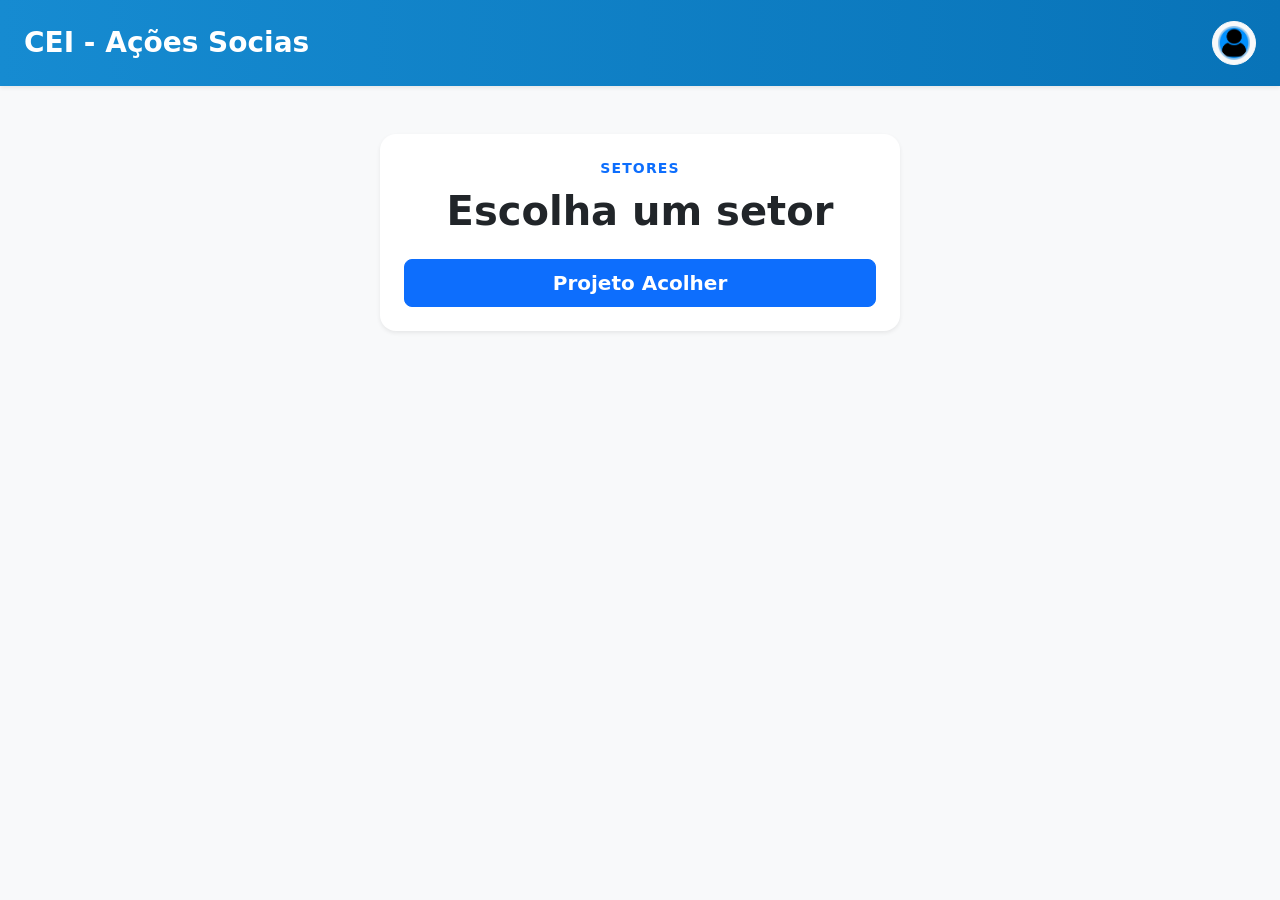
==== templates/index.html @ 3304d055 "Algo deu errado (tentativa de correção)" ====
<!DOCTYPE html>
<html lang="pt-br">
<head>
  <meta charset="UTF-8">
  <meta name="viewport" content="width=device-width, initial-scale=1.0">
  <link rel="icon" type="image/x-icon" href="/static/CEI_Logo.ico">
  <link href="https://cdn.jsdelivr.net/npm/bootstrap@5.3.3/dist/css/bootstrap.min.css" rel="stylesheet">
  <link rel="stylesheet" href="/static/style.css">
  <title>Página Inicial - CEI</title>
</head>
<body class="bg-light">
  <nav class="navbar navbar-dark app-navbar shadow-sm">
    <div class="container-fluid px-4">
      <a class="navbar-brand fw-bold fs-3" href="/">CEI - Ações Socias</a>
      <a href="/login/" class="btn btn-light rounded-circle p-1" aria-label="Login"><img
          src="/static/Imagens/Login_Icon_2.png" alt="Login" class="login-icon"></a>
    </div>
  </nav>
  <main class="container py-5">
    <section class="card border-0 shadow-sm rounded-4 text-center mx-auto p-4 home-card">
      <p class="text-primary text-uppercase fw-bold small mb-2 letter-space">Setores</p>
      <h1 class="fw-bold mb-4">Escolha um setor</h1>
      <a href="/estoque/" class="btn btn-primary btn-lg fw-bold">Projeto Acolher</a>
    </section>
  </main>
  <script src="https://cdn.jsdelivr.net/npm/bootstrap@5.3.3/dist/js/bootstrap.bundle.min.js"></script>
</body>
</html>
---- static/style.css ----
body {
  background: #eef4fb;
  color: #111827;
}

.app-navbar {
  background: linear-gradient(90deg, #168bd1, #0873b8);
  min-height: 86px;
}

.app-nav-pill {
  min-width: 150px;
  text-align: center;
  border-radius: 999px;
  color: #fff !important;
  font-weight: 700;
  border: 1px solid rgba(255,255,255,.25);
  background: rgba(255,255,255,.12);
}

.app-nav-pill:hover,
.app-nav-pill.active {
  background: #fff;
  color: #0873b8 !important;
}

.login-icon {
  width: 34px;
  height: 34px;
  object-fit: contain;
}

.app-page {
  max-width: 1180px;
}

.letter-space {
  letter-spacing: .08em;
}

.metric-card {
  border-left: 5px solid #1595e8 !important;
}

.metric-green {
  border-left-color: #16a34a !important;
}

.app-search {
  max-width: 340px;
}

.record-card {
  border-left: 5px solid #1595e8 !important;
}

.record-card .record-grid {
  display: grid;
  grid-template-columns: repeat(4, minmax(120px, 1fr));
  gap: 12px;
}

.status-pill {
  min-width: 105px;
}

.msg-sistema {
  position: fixed;
  top: 105px;
  right: 20px;
  z-index: 1080;
}

.login-bg {
  background: linear-gradient(135deg, #eef7ff, #f8fbff);
}

.login-card {
  width: 100%;
  max-width: 440px;
}

.login-logo {
  width: 78px;
  height: 78px;
  object-fit: contain;
}

.home-card {
  max-width: 520px;
}

@media (max-width: 768px) {
  .record-card .record-grid {
    grid-template-columns: 1fr 1fr;
  }

  .app-search {
    max-width: 100%;
  }
}

@media (max-width: 520px) {
  .record-card .record-grid {
    grid-template-columns: 1fr;
  }
}

body {
    min-height: 100vh;
}

.container-custom {
    max-width: 1200px;
    margin: auto;
    padding: 20px;
}

.card-registro {
    border-radius: 16px;
    padding: 14px;
    background: white;
    box-shadow: 0 4px 10px rgba(0,0,0,0.08);
    margin-bottom: 12px;
}

.badge-status {
    font-size: 14px;
    padding: 8px 12px;
}

.navbar-brand {
    font-weight: bold;
}

.record-card.doacao-card {
  border-left: 5px solid #0d6efd !important;
  overflow: hidden;
}

.doacao-card .card-body {
  min-height: auto;
}

.status-pill {
  min-width: 112px;
  display: inline-flex !important;
  align-items: center;
  justify-content: center;
  gap: 4px;
  padding: 0.55rem 0.85rem;
  font-weight: 700;
  letter-spacing: .01em;
}

.doacao-grid {
  grid-template-columns: repeat(4, minmax(130px, 1fr));
  gap: 1rem;
}

.doacao-card .btn {
  min-width: 92px;
}

.min-w-0 {
  min-width: 0;
}

@media (max-width: 768px) {
  .doacao-grid {
    grid-template-columns: repeat(2, minmax(130px, 1fr));
  }

  .status-pill,
  .doacao-card .btn {
    min-width: auto;
  }
}

@media (max-width: 480px) {
  .doacao-grid {
    grid-template-columns: 1fr;
  }
}
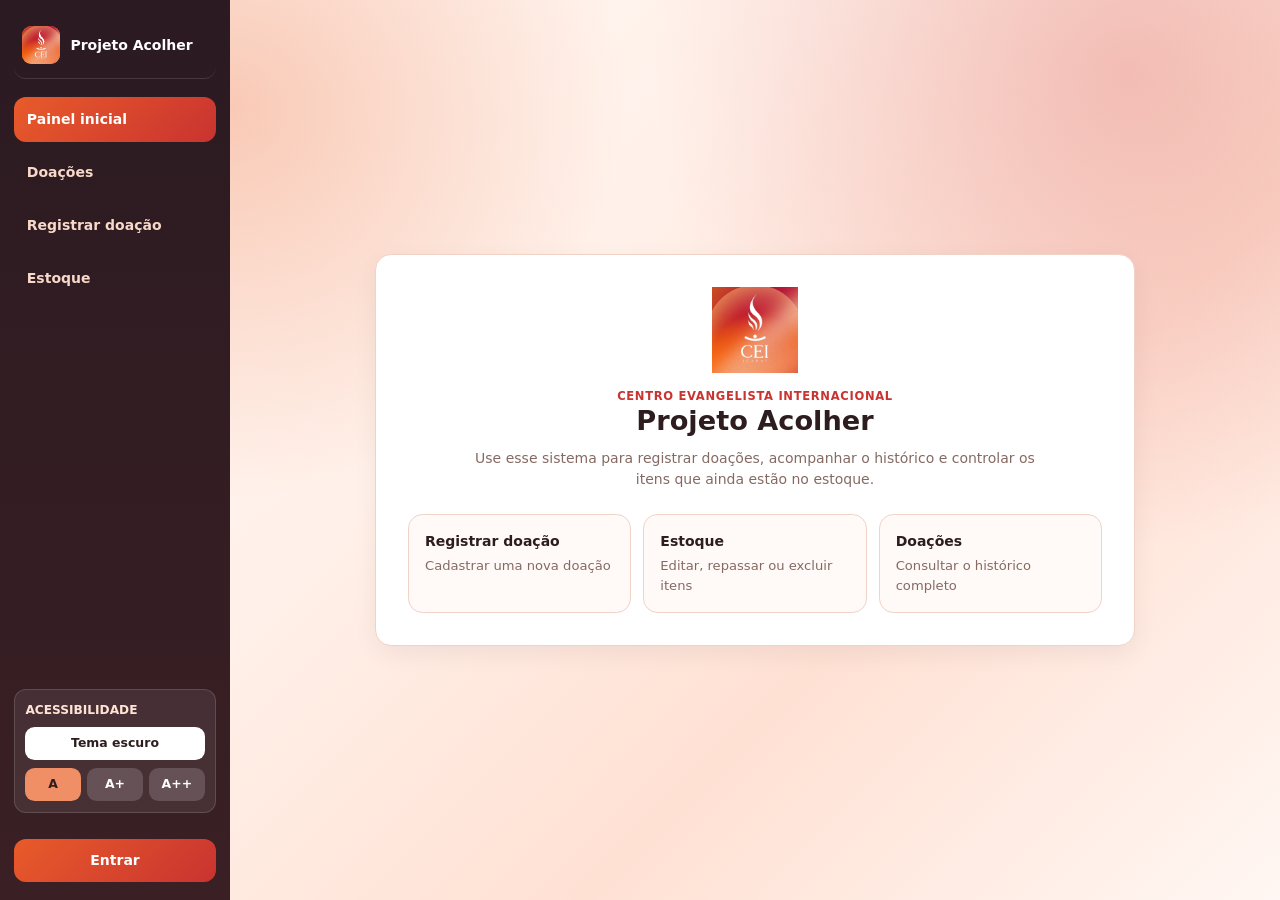
==== commit 04b83fd0: "Update FrontTotal" ====
--- a/templates/index.html
+++ b/templates/index.html
@@ -3,26 +3,62 @@
 <head>
   <meta charset="UTF-8">
   <meta name="viewport" content="width=device-width, initial-scale=1.0">
-  <link rel="icon" type="image/x-icon" href="/static/CEI_Logo.ico">
+  <link rel="icon" type="image/x-icon" href="/static/Imagens/CEI_Logo.ico">
   <link href="https://cdn.jsdelivr.net/npm/bootstrap@5.3.3/dist/css/bootstrap.min.css" rel="stylesheet">
   <link rel="stylesheet" href="/static/style.css">
-  <title>Página Inicial - CEI</title>
+  <title>Painel inicial - Projeto Acolher</title>
 </head>
-<body class="bg-light">
-  <nav class="navbar navbar-dark app-navbar shadow-sm">
-    <div class="container-fluid px-4">
-      <a class="navbar-brand fw-bold fs-3" href="/">CEI - Ações Socias</a>
-      <a href="/login/" class="btn btn-light rounded-circle p-1" aria-label="Login"><img
-          src="/static/Imagens/Login_Icon_2.png" alt="Login" class="login-icon"></a>
-    </div>
-  </nav>
-  <main class="container py-5">
-    <section class="card border-0 shadow-sm rounded-4 text-center mx-auto p-4 home-card">
-      <p class="text-primary text-uppercase fw-bold small mb-2 letter-space">Setores</p>
-      <h1 class="fw-bold mb-4">Escolha um setor</h1>
-      <a href="/estoque/" class="btn btn-primary btn-lg fw-bold">Projeto Acolher</a>
-    </section>
-  </main>
+<body>
+  <div class="app-shell">
+    <aside class="app-sidebar">
+      <a class="sidebar-logo" href="/">
+        <img src="/static/Imagens/CEI_Logo.png" alt="CEI">
+        <span>Projeto Acolher</span>
+      </a>
+
+      <nav class="sidebar-menu" aria-label="Menu principal">
+        <a class="sidebar-link active" href="/">Painel inicial</a>
+        <a class="sidebar-link" href="/doacao/">Doações</a>
+        <a class="sidebar-link" href="/registrar/">Registrar doação</a>
+        <a class="sidebar-link" href="/estoque/">Estoque</a>
+      </nav>
+
+      <a href="/login/" class="sidebar-login">Entrar</a>
+    </aside>
+
+    <main class="app-page home-page">
+      <section class="home-start-card">
+        <div class="home-start-logo">
+          <img src="/static/Imagens/CEI_Logo.png" alt="CEI">
+        </div>
+
+        <span class="page-kicker">Centro Evangelista Internacional</span>
+        <h1>Projeto Acolher</h1>
+        <p>
+          Use esse sistema para registrar doações, acompanhar o histórico e controlar os itens que ainda estão no estoque.
+        </p>
+
+        <div class="home-actions">
+          <a href="/registrar/" class="home-action-card">
+            <strong>Registrar doação</strong>
+            <span>Cadastrar uma nova doação</span>
+          </a>
+
+          <a href="/estoque/" class="home-action-card">
+            <strong>Estoque</strong>
+            <span>Editar, repassar ou excluir itens</span>
+          </a>
+
+          <a href="/doacao/" class="home-action-card">
+            <strong>Doações</strong>
+            <span>Consultar o histórico completo</span>
+          </a>
+        </div>
+      </section>
+    </main>
+  </div>
+
   <script src="https://cdn.jsdelivr.net/npm/bootstrap@5.3.3/dist/js/bootstrap.bundle.min.js"></script>
+  <script src="/static/script.js"></script>
 </body>
-</html>+</html>
--- a/static/style.css
+++ b/static/style.css
@@ -1,78 +1,396 @@
+:root {
+  --azul: #e85b2a;
+  --laranja: #e85b2a;
+  --coral: #c93330;
+  --salmao: #f08e66;
+  --creme: #fff4ee;
+  --sidebar: #2b1a22;
+  --fundo: #fff7f3;
+  --texto: #2d1d1f;
+  --borda: #f0d2c6;
+  --cinza: #856a63;
+  --bs-primary: #e85b2a;
+  --bs-primary-rgb: 232, 91, 42;
+  --bs-link-color: #c93330;
+  --bs-link-hover-color: #9f2826;
+}
+
 body {
-  background: #eef4fb;
-  color: #111827;
-}
-
-.app-navbar {
-  background: linear-gradient(90deg, #168bd1, #0873b8);
-  min-height: 86px;
-}
-
-.app-nav-pill {
-  min-width: 150px;
+  min-height: 100vh;
+  background:
+    radial-gradient(circle at 18% 12%, rgba(240, 142, 102, .42) 0, transparent 30%),
+    radial-gradient(circle at 88% 8%, rgba(201, 51, 48, .24) 0, transparent 34%),
+    linear-gradient(135deg, #fff7f3 0%, #fff1ea 38%, #ffe1d4 68%, #fff7f3 100%);
+  background-attachment: fixed;
+  color: var(--texto);
+  font-size: 14px;
+}
+
+/* Estrutura principal */
+.app-shell {
+  min-height: 100vh;
+  display: flex;
+}
+
+.app-page {
+  width: calc(100% - 230px);
+  margin-left: 230px;
+  padding: 18px;
+}
+
+/* Menu lateral: o Bootstrap não tem um componente pronto para este layout */
+.app-sidebar {
+  position: fixed;
+  inset: 0 auto 0 0;
+  width: 230px;
+  padding: 18px 14px;
+  background: var(--sidebar);
+  color: #fff;
+  display: flex;
+  flex-direction: column;
+  gap: 18px;
+}
+
+.sidebar-logo,
+.sidebar-link,
+.sidebar-login {
+  color: inherit;
+  text-decoration: none;
+  font-weight: 800;
+  border-radius: .75rem;
+}
+
+.sidebar-logo {
+  display: flex;
+  align-items: center;
+  gap: .65rem;
+  padding: .5rem .5rem .9rem;
+  border-bottom: 1px solid rgba(255, 255, 255, .12);
+}
+
+.sidebar-logo img {
+  width: 38px;
+  height: 38px;
+  object-fit: contain;
+  border-radius: .6rem;
+}
+
+.sidebar-menu {
+  display: grid;
+  gap: .5rem;
+}
+
+.sidebar-link {
+  color: #f8d8c8;
+  padding: .75rem .8rem;
+}
+
+.sidebar-link:hover,
+.sidebar-link.active {
+  color: #fff;
+  background: linear-gradient(135deg, #e85b2a, #c93330);
+}
+
+.sidebar-login {
+  display: block;
+  margin-top: .5rem;
+  padding: .7rem;
   text-align: center;
-  border-radius: 999px;
-  color: #fff !important;
-  font-weight: 700;
-  border: 1px solid rgba(255,255,255,.25);
-  background: rgba(255,255,255,.12);
-}
-
-.app-nav-pill:hover,
-.app-nav-pill.active {
+  background: var(--azul);
+}
+
+/* Blocos específicos do projeto. Bootstrap cuida de botões, inputs, alerts e modais */
+.page-header-card,
+.table-panel,
+.form-panel,
+.metric-mini,
+.home-start-card {
   background: #fff;
-  color: #0873b8 !important;
-}
-
-.login-icon {
-  width: 34px;
-  height: 34px;
-  object-fit: contain;
-}
-
-.app-page {
-  max-width: 1180px;
-}
-
-.letter-space {
-  letter-spacing: .08em;
-}
-
-.metric-card {
-  border-left: 5px solid #1595e8 !important;
-}
-
-.metric-green {
-  border-left-color: #16a34a !important;
-}
-
-.app-search {
-  max-width: 340px;
-}
-
-.record-card {
-  border-left: 5px solid #1595e8 !important;
-}
-
-.record-card .record-grid {
+  border: 1px solid var(--borda);
+  border-radius: 1rem;
+  box-shadow: 0 8px 24px rgba(15, 23, 42, .06);
+}
+.page-header-card,
+.table-panel,
+.form-panel,
+.metric-mini,
+.home-start-card {
+  backdrop-filter: blur(6px);
+}
+
+
+.page-header-card {
+  display: flex;
+  align-items: center;
+  justify-content: space-between;
+  gap: 1rem;
+  padding: 1rem 1.15rem;
+  margin-bottom: .9rem;
+}
+
+.page-kicker {
+  display: block;
+  color: var(--azul);
+  font-size: .72rem;
+  font-weight: 800;
+  text-transform: uppercase;
+  letter-spacing: .06em;
+}
+
+.page-title {
+  margin: 0;
+  font-size: 1.35rem;
+  font-weight: 800;
+}
+
+.page-subtitle {
+  margin: .25rem 0 0;
+  color: var(--cinza);
+  font-size: .9rem;
+}
+
+.metric-strip {
   display: grid;
   grid-template-columns: repeat(4, minmax(120px, 1fr));
-  gap: 12px;
+  gap: .75rem;
+  margin-bottom: .9rem;
+}
+
+.metric-strip:has(.metric-mini:nth-child(3):last-child) {
+  grid-template-columns: repeat(3, minmax(140px, 1fr));
+}
+
+.metric-mini {
+  padding: .75rem .9rem;
+}
+
+.metric-mini span {
+  display: block;
+  color: var(--cinza);
+  font-size: .74rem;
+  font-weight: 800;
+  text-transform: uppercase;
+}
+
+.metric-mini strong {
+  display: block;
+  margin-top: .25rem;
+  font-size: 1.2rem;
+}
+
+/* Área de tabela/planilha */
+.table-panel {
+  overflow: hidden;
+}
+
+.table-title-bar,
+.table-toolbar {
+  border-bottom: 1px solid var(--borda);
+}
+
+.table-title-bar {
+  padding: .8rem 1rem;
+}
+
+.table-title-bar h2 {
+  margin: 0;
+  font-size: 1rem;
+  font-weight: 800;
+}
+
+.table-toolbar {
+  display: grid;
+  grid-template-columns: 1fr 210px 170px;
+  gap: .65rem;
+  padding: .75rem;
+  background: #fffaf7;
+}
+
+.app-search,
+.app-filter {
+  min-height: 36px;
+  font-size: .88rem;
+}
+
+.planilha-wrap {
+  width: 100%;
+  max-height: calc(100vh - 255px);
+  overflow: auto;
+}
+
+.planilha-table {
+  min-width: 1080px;
+  font-size: .84rem;
+}
+
+.planilha-table thead th {
+  position: sticky;
+  top: 0;
+  z-index: 1;
+  background: #fff1ea;
+  color: #6b3a34;
+  font-size: .72rem;
+  text-transform: uppercase;
+  white-space: nowrap;
+}
+
+.col-id { width: 58px; color: var(--cinza); }
+.col-item { min-width: 165px; font-weight: 800; }
+.col-desc { min-width: 220px; max-width: 300px; }
+.col-actions { width: 220px; white-space: nowrap; text-align: right; }
+
+.item-subtext {
+  display: block;
+  margin-top: .15rem;
+  color: var(--cinza);
+  font-size: .74rem;
+  font-weight: 600;
 }
 
 .status-pill {
-  min-width: 105px;
+  min-width: 92px;
+  padding: .35rem .55rem;
+  font-weight: 800;
+  font-size: .76rem;
+}
+
+.btn-table {
+  padding: .32rem .5rem;
+  font-size: .78rem;
+  font-weight: 700;
 }
 
 .msg-sistema {
   position: fixed;
-  top: 105px;
+  top: 18px;
   right: 20px;
   z-index: 1080;
 }
 
+/* Registrar doação */
+.form-panel {
+  padding: 1.25rem;
+}
+
+.full-register-form {
+  width: 100%;
+  max-width: none;
+}
+
+.form-section-title {
+  border-bottom: 1px solid var(--borda);
+  padding-bottom: .75rem;
+  margin-bottom: 1rem;
+}
+
+.form-section-title h2 {
+  margin: 0;
+  font-size: 1rem;
+  font-weight: 800;
+}
+
+.form-section-title p,
+.register-info-line {
+  color: var(--cinza);
+  font-size: .88rem;
+}
+
+.form-grid {
+  display: grid;
+  grid-template-columns: repeat(3, minmax(0, 1fr));
+  gap: .9rem;
+}
+
+.form-actions {
+  display: flex;
+  justify-content: flex-end;
+  gap: .65rem;
+  margin-top: 1.1rem;
+  padding-top: 1rem;
+  border-top: 1px solid var(--borda);
+}
+
+.register-info-line {
+  margin-top: .9rem;
+  padding: .75rem .9rem;
+  border: 1px solid var(--borda);
+  border-radius: .75rem;
+  background: #fffaf7;
+}
+
+/* Página inicial */
+.home-page {
+  display: flex;
+  align-items: center;
+  justify-content: center;
+}
+
+.home-start-card {
+  width: min(760px, 100%);
+  padding: 2rem;
+  text-align: center;
+}
+
+.home-start-logo img {
+  width: 86px;
+  height: 86px;
+  object-fit: contain;
+  margin-bottom: .9rem;
+}
+
+.home-start-card h1 {
+  margin: 0;
+  font-size: 1.7rem;
+  font-weight: 800;
+}
+
+.home-start-card p {
+  max-width: 560px;
+  margin: .65rem auto 1.5rem;
+  color: var(--cinza);
+}
+
+.home-actions {
+  display: grid;
+  grid-template-columns: repeat(3, minmax(0, 1fr));
+  gap: .75rem;
+  text-align: left;
+}
+
+.home-action-card {
+  display: block;
+  padding: 1rem;
+  color: var(--texto);
+  text-decoration: none;
+  background: #fffaf7;
+  border: 1px solid var(--borda);
+  border-radius: .9rem;
+}
+
+.home-action-card:hover,
+.home-action-card.destaque {
+  border-color: #f4b49a;
+  background: #fff1ea;
+  color: var(--texto);
+}
+
+.home-action-card strong,
+.home-action-card span {
+  display: block;
+}
+
+.home-action-card strong {
+  margin-bottom: .25rem;
+}
+
+.home-action-card span {
+  color: var(--cinza);
+  font-size: .82rem;
+}
+
+/* Login */
 .login-bg {
-  background: linear-gradient(135deg, #eef7ff, #f8fbff);
+  background: linear-gradient(135deg, #fff4ee, #fffaf7);
 }
 
 .login-card {
@@ -86,99 +404,312 @@
   object-fit: contain;
 }
 
-.home-card {
-  max-width: 520px;
-}
-
-@media (max-width: 768px) {
-  .record-card .record-grid {
-    grid-template-columns: 1fr 1fr;
+/* Acessibilidade */
+body.tema-escuro {
+  --fundo: #2a1519;
+  --texto: #fff7f3;
+  --borda: #6b3a34;
+  --cinza: #d8b4a6;
+  background:
+    radial-gradient(circle at 18% 12%, rgba(232, 91, 42, .26) 0, transparent 32%),
+    radial-gradient(circle at 88% 8%, rgba(201, 51, 48, .32) 0, transparent 36%),
+    linear-gradient(135deg, #1f1114 0%, #2a1519 45%, #3a1d22 100%);
+  background-attachment: fixed;
+  color: var(--texto);
+}
+
+body.tema-escuro .page-header-card,
+body.tema-escuro .table-panel,
+body.tema-escuro .form-panel,
+body.tema-escuro .metric-mini,
+body.tema-escuro .home-start-card,
+body.tema-escuro .home-action-card,
+body.tema-escuro .register-info-line,
+body.tema-escuro .card {
+  background: #2d1d1f;
+  border-color: #6b3a34;
+  color: var(--texto);
+}
+
+body.tema-escuro .table-toolbar,
+body.tema-escuro .planilha-table thead th {
+  background: #231215;
+  border-color: #6b3a34;
+  color: var(--texto);
+}
+
+body.tema-escuro .planilha-table tbody td {
+  background: #2d1d1f;
+  border-color: #6b3a34;
+  color: var(--texto);
+}
+
+body.tema-escuro .form-control,
+body.tema-escuro .form-select,
+body.tema-escuro textarea {
+  background: #2a1519;
+  border-color: #6b3a34;
+  color: #fff7f3;
+}
+
+body.tema-escuro .text-secondary {
+  color: #d8b4a6 !important;
+}
+
+body.fonte-maior { font-size: 16px; }
+body.fonte-extra { font-size: 18px; }
+
+.acessibilidade-box {
+  display: grid;
+  gap: .5rem;
+  margin-top: auto;
+  padding: .65rem;
+  color: #fff;
+  background: rgba(255, 255, 255, .08);
+  border: 1px solid rgba(255, 255, 255, .14);
+  border-radius: .75rem;
+}
+
+.acessibilidade-titulo {
+  color: #ffe3d5;
+  font-size: .76rem;
+  font-weight: 800;
+  text-transform: uppercase;
+}
+
+.acessibilidade-botoes {
+  display: grid;
+  grid-template-columns: repeat(3, 1fr);
+  gap: .4rem;
+}
+
+.acessibilidade-botoes button,
+#acessibilidadeTema {
+  border: 0;
+  border-radius: .6rem;
+  padding: .45rem .5rem;
+  font-weight: 800;
+  font-size: .78rem;
+}
+
+#acessibilidadeTema {
+  background: #fff;
+  color: #2d1d1f;
+}
+
+.acessibilidade-botoes button {
+  background: rgba(255, 255, 255, .16);
+  color: #fff;
+}
+
+.acessibilidade-botoes button.ativo,
+#acessibilidadeTema.ativo {
+  background: #f08e66;
+  color: #2d1d1f;
+}
+
+.login-acessibilidade {
+  position: fixed;
+  right: 20px;
+  bottom: 20px;
+  z-index: 1000;
+  width: 230px;
+  background: #101a2d;
+  box-shadow: 0 10px 24px rgba(15, 23, 42, .18);
+}
+
+/* Regras de fonte maiores */
+body.fonte-maior .planilha-table,
+body.fonte-maior .app-search,
+body.fonte-maior .app-filter,
+body.fonte-maior .btn-table,
+body.fonte-maior .status-pill,
+body.fonte-maior .item-subtext,
+body.fonte-maior .home-action-card span,
+body.fonte-maior .page-kicker,
+body.fonte-maior .acessibilidade-box button {
+  font-size: 1rem !important;
+}
+
+body.fonte-extra .planilha-table,
+body.fonte-extra .app-search,
+body.fonte-extra .app-filter,
+body.fonte-extra .btn-table,
+body.fonte-extra .status-pill,
+body.fonte-extra .item-subtext,
+body.fonte-extra .home-action-card span,
+body.fonte-extra .page-kicker,
+body.fonte-extra .acessibilidade-box button {
+  font-size: 1.15rem !important;
+}
+
+body.fonte-maior .page-title,
+body.fonte-maior .home-start-card h1 { font-size: 1.8rem !important; }
+body.fonte-extra .page-title,
+body.fonte-extra .home-start-card h1 { font-size: 2.15rem !important; }
+body.fonte-maior .metric-mini strong { font-size: 1.45rem; }
+body.fonte-extra .metric-mini strong { font-size: 1.7rem; }
+body.fonte-maior .sidebar-link,
+body.fonte-maior .sidebar-login,
+body.fonte-maior .sidebar-logo { font-size: 1.08rem !important; }
+body.fonte-extra .sidebar-link,
+body.fonte-extra .sidebar-login,
+body.fonte-extra .sidebar-logo { font-size: 1.22rem !important; }
+
+/* Responsivo */
+@media (max-width: 900px) {
+  .app-shell { display: block; }
+  .app-sidebar {
+    position: static;
+    width: 100%;
+    min-height: auto;
+    border-radius: 0 0 1rem 1rem;
   }
-
-  .app-search {
-    max-width: 100%;
-  }
-}
-
-@media (max-width: 520px) {
-  .record-card .record-grid {
-    grid-template-columns: 1fr;
-  }
-}
-
-body {
-    min-height: 100vh;
-}
-
-.container-custom {
-    max-width: 1200px;
-    margin: auto;
-    padding: 20px;
-}
-
-.card-registro {
-    border-radius: 16px;
-    padding: 14px;
-    background: white;
-    box-shadow: 0 4px 10px rgba(0,0,0,0.08);
-    margin-bottom: 12px;
-}
-
-.badge-status {
-    font-size: 14px;
-    padding: 8px 12px;
-}
-
-.navbar-brand {
-    font-weight: bold;
-}
-
-.record-card.doacao-card {
-  border-left: 5px solid #0d6efd !important;
-  overflow: hidden;
-}
-
-.doacao-card .card-body {
-  min-height: auto;
-}
-
-.status-pill {
-  min-width: 112px;
-  display: inline-flex !important;
-  align-items: center;
-  justify-content: center;
-  gap: 4px;
-  padding: 0.55rem 0.85rem;
-  font-weight: 700;
-  letter-spacing: .01em;
-}
-
-.doacao-grid {
-  grid-template-columns: repeat(4, minmax(130px, 1fr));
-  gap: 1rem;
-}
-
-.doacao-card .btn {
-  min-width: 92px;
-}
-
-.min-w-0 {
-  min-width: 0;
-}
-
-@media (max-width: 768px) {
-  .doacao-grid {
-    grid-template-columns: repeat(2, minmax(130px, 1fr));
-  }
-
-  .status-pill,
-  .doacao-card .btn {
-    min-width: auto;
-  }
-}
-
-@media (max-width: 480px) {
-  .doacao-grid {
-    grid-template-columns: 1fr;
-  }
-}
+  .sidebar-menu { grid-template-columns: repeat(2, 1fr); }
+  .app-page { width: 100%; margin-left: 0; padding: .9rem; }
+  .metric-strip,
+  .metric-strip:has(.metric-mini:nth-child(3):last-child) { grid-template-columns: repeat(2, 1fr); }
+  .table-toolbar,
+  .form-grid,
+  .home-actions { grid-template-columns: 1fr; }
+  .login-acessibilidade { position: static; width: min(100%, 440px); margin: -24px auto 18px; }
+}
+
+
+/* Paleta CEI: ajustes sobre o Bootstrap */
+.btn-primary,
+.sidebar-login {
+  --bs-btn-bg: var(--laranja);
+  --bs-btn-border-color: var(--laranja);
+  --bs-btn-hover-bg: var(--coral);
+  --bs-btn-hover-border-color: var(--coral);
+  --bs-btn-active-bg: var(--coral);
+  --bs-btn-active-border-color: var(--coral);
+  background: linear-gradient(135deg, var(--laranja), var(--coral));
+  border-color: transparent;
+}
+
+.btn-outline-primary {
+  --bs-btn-color: var(--coral);
+  --bs-btn-border-color: var(--salmao);
+  --bs-btn-hover-bg: var(--laranja);
+  --bs-btn-hover-border-color: var(--laranja);
+  --bs-btn-active-bg: var(--coral);
+  --bs-btn-active-border-color: var(--coral);
+}
+
+.text-primary,
+.page-kicker {
+  color: var(--coral) !important;
+}
+
+.app-sidebar {
+  background: linear-gradient(180deg, #2b1a22 0%, #3a2024 100%);
+}
+
+.sidebar-logo img {
+  background: linear-gradient(135deg, var(--laranja), var(--salmao));
+}
+
+.sidebar-link:hover,
+.sidebar-link.active {
+  background: linear-gradient(135deg, var(--laranja), var(--coral));
+}
+
+.page-header-card {
+  background: linear-gradient(135deg, #fffaf7, #fff1ea);
+}
+
+.metric-mini strong,
+.page-title,
+.home-start-card h1,
+.table-title-bar h2,
+.form-section-title h2 {
+  color: var(--texto);
+}
+
+.metric-mini {
+  border-top: 3px solid rgba(232, 91, 42, .55);
+}
+
+.planilha-table thead th {
+  background: #fff1ea;
+  color: #5c2d29;
+}
+
+.status-pill.text-bg-success {
+  background-color: #2f9e66 !important;
+}
+
+.status-pill.text-bg-warning {
+  background-color: #f5b63f !important;
+  color: #2d1d1f !important;
+}
+
+.status-pill.text-bg-primary {
+  background-color: var(--coral) !important;
+}
+
+.home-action-card:hover,
+.home-action-card.destaque {
+  border-color: #f4b49a;
+  background: linear-gradient(135deg, #fff4ee, #ffe6da);
+}
+
+.login-bg {
+  background: radial-gradient(circle at top, #f08e66 0%, #fff4ee 45%, #fff7f3 100%);
+}
+
+body.tema-escuro {
+  --fundo: #241417;
+  --texto: #fff4ee;
+  --borda: #6b3a34;
+  --cinza: #e4b9a8;
+  background:
+    radial-gradient(circle at 18% 12%, rgba(232, 91, 42, .26) 0, transparent 32%),
+    radial-gradient(circle at 88% 8%, rgba(201, 51, 48, .32) 0, transparent 36%),
+    linear-gradient(135deg, #1f1114 0%, #2a1519 45%, #3a1d22 100%);
+  background-attachment: fixed;
+}
+
+body.tema-escuro .page-header-card,
+body.tema-escuro .table-panel,
+body.tema-escuro .form-panel,
+body.tema-escuro .metric-mini,
+body.tema-escuro .home-start-card,
+body.tema-escuro .home-action-card,
+body.tema-escuro .register-info-line,
+body.tema-escuro .card {
+  background: #351d22;
+}
+
+body.tema-escuro .table-toolbar,
+body.tema-escuro .planilha-table thead th {
+  background: #2b171b;
+}
+
+#acessibilidadeTema.ativo,
+.acessibilidade-botoes button.ativo {
+  background: var(--salmao);
+  color: #2d1d1f;
+}
+
+/* Correção: placeholders no tema escuro */
+body.tema-escuro .form-control::placeholder,
+body.tema-escuro textarea::placeholder,
+body.tema-escuro input::placeholder {
+  color: rgba(255, 244, 238, .72) !important;
+  opacity: 1;
+}
+
+body.tema-escuro .form-control,
+body.tema-escuro .form-select,
+body.tema-escuro textarea,
+body.tema-escuro input {
+  color: #fff4ee;
+}
+
+body.tema-escuro .form-select option {
+  background: #2a1519;
+  color: #fff4ee;
+}
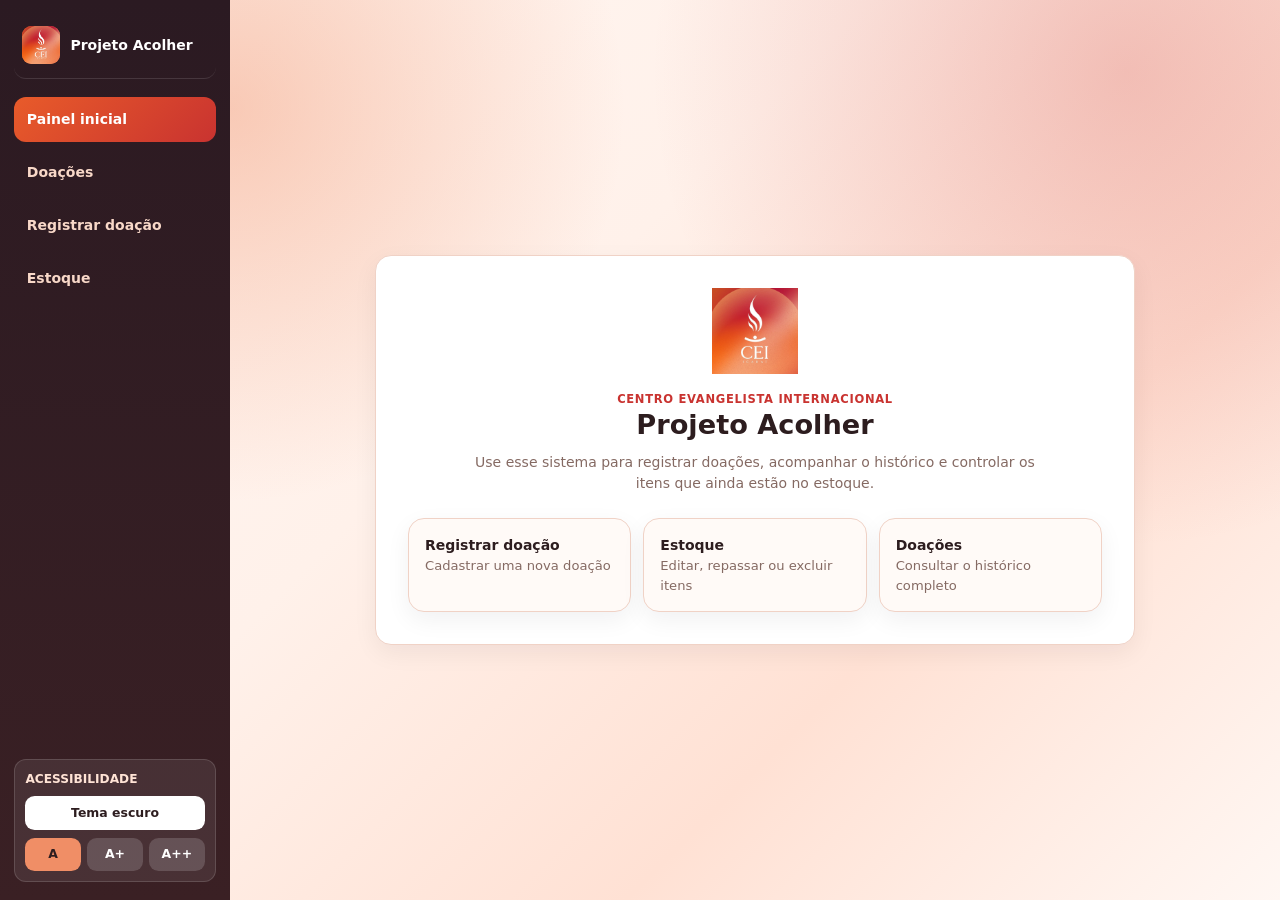
==== commit 87a5a54d: "Update Template" ====
--- a/templates/index.html
+++ b/templates/index.html
@@ -22,9 +22,7 @@
         <a class="sidebar-link" href="/registrar/">Registrar doação</a>
         <a class="sidebar-link" href="/estoque/">Estoque</a>
       </nav>
-
-      <a href="/login/" class="sidebar-login">Entrar</a>
-    </aside>
+</aside>
 
     <main class="app-page home-page">
       <section class="home-start-card">
--- a/static/style.css
+++ b/static/style.css
@@ -1,14 +1,14 @@
 :root {
-  --azul: #e85b2a;
   --laranja: #e85b2a;
   --coral: #c93330;
   --salmao: #f08e66;
   --creme: #fff4ee;
-  --sidebar: #2b1a22;
   --fundo: #fff7f3;
   --texto: #2d1d1f;
+  --cinza: #856a63;
   --borda: #f0d2c6;
-  --cinza: #856a63;
+  --sidebar: #2b1a22;
+
   --bs-primary: #e85b2a;
   --bs-primary-rgb: 232, 91, 42;
   --bs-link-color: #c93330;
@@ -17,16 +17,17 @@
 
 body {
   min-height: 100vh;
+  color: var(--texto);
+  font-size: 14px;
   background:
-    radial-gradient(circle at 18% 12%, rgba(240, 142, 102, .42) 0, transparent 30%),
-    radial-gradient(circle at 88% 8%, rgba(201, 51, 48, .24) 0, transparent 34%),
-    linear-gradient(135deg, #fff7f3 0%, #fff1ea 38%, #ffe1d4 68%, #fff7f3 100%);
+    radial-gradient(circle at 18% 12%, rgba(240, 142, 102, .42), transparent 30%),
+    radial-gradient(circle at 88% 8%, rgba(201, 51, 48, .24), transparent 34%),
+    linear-gradient(135deg, #fff7f3 0%, #fff1ea 40%, #ffe1d4 70%, #fff7f3 100%);
   background-attachment: fixed;
-  color: var(--texto);
-  font-size: 14px;
-}
-
-/* Estrutura principal */
+}
+
+/* Layout */
+
 .app-shell {
   min-height: 100vh;
   display: flex;
@@ -38,14 +39,13 @@
   padding: 18px;
 }
 
-/* Menu lateral: o Bootstrap não tem um componente pronto para este layout */
 .app-sidebar {
   position: fixed;
   inset: 0 auto 0 0;
   width: 230px;
   padding: 18px 14px;
-  background: var(--sidebar);
   color: #fff;
+  background: linear-gradient(180deg, #2b1a22, #3a2024);
   display: flex;
   flex-direction: column;
   gap: 18px;
@@ -73,6 +73,7 @@
   height: 38px;
   object-fit: contain;
   border-radius: .6rem;
+  background: linear-gradient(135deg, var(--laranja), var(--salmao));
 }
 
 .sidebar-menu {
@@ -88,49 +89,42 @@
 .sidebar-link:hover,
 .sidebar-link.active {
   color: #fff;
-  background: linear-gradient(135deg, #e85b2a, #c93330);
+  background: linear-gradient(135deg, var(--laranja), var(--coral));
 }
 
 .sidebar-login {
-  display: block;
   margin-top: .5rem;
   padding: .7rem;
   text-align: center;
-  background: var(--azul);
-}
-
-/* Blocos específicos do projeto. Bootstrap cuida de botões, inputs, alerts e modais */
+  background: linear-gradient(135deg, var(--laranja), var(--coral));
+}
+
+/* Cards principais */
+
 .page-header-card,
 .table-panel,
 .form-panel,
 .metric-mini,
-.home-start-card {
+.home-start-card,
+.home-action-card {
   background: #fff;
   border: 1px solid var(--borda);
   border-radius: 1rem;
   box-shadow: 0 8px 24px rgba(15, 23, 42, .06);
 }
-.page-header-card,
-.table-panel,
-.form-panel,
-.metric-mini,
-.home-start-card {
-  backdrop-filter: blur(6px);
-}
-
 
 .page-header-card {
   display: flex;
+  justify-content: space-between;
   align-items: center;
-  justify-content: space-between;
   gap: 1rem;
   padding: 1rem 1.15rem;
   margin-bottom: .9rem;
+  background: linear-gradient(135deg, #fffaf7, #fff1ea);
 }
 
 .page-kicker {
-  display: block;
-  color: var(--azul);
+  color: var(--coral);
   font-size: .72rem;
   font-weight: 800;
   text-transform: uppercase;
@@ -139,6 +133,7 @@
 
 .page-title {
   margin: 0;
+  color: var(--texto);
   font-size: 1.35rem;
   font-weight: 800;
 }
@@ -148,6 +143,8 @@
   color: var(--cinza);
   font-size: .9rem;
 }
+
+/* Métricas */
 
 .metric-strip {
   display: grid;
@@ -162,6 +159,7 @@
 
 .metric-mini {
   padding: .75rem .9rem;
+  border-top: 3px solid rgba(232, 91, 42, .55);
 }
 
 .metric-mini span {
@@ -175,25 +173,24 @@
 .metric-mini strong {
   display: block;
   margin-top: .25rem;
+  color: var(--texto);
   font-size: 1.2rem;
 }
 
-/* Área de tabela/planilha */
+/* Tabelas */
+
 .table-panel {
   overflow: hidden;
 }
 
-.table-title-bar,
-.table-toolbar {
-  border-bottom: 1px solid var(--borda);
-}
-
 .table-title-bar {
   padding: .8rem 1rem;
+  border-bottom: 1px solid var(--borda);
 }
 
 .table-title-bar h2 {
   margin: 0;
+  color: var(--texto);
   font-size: 1rem;
   font-weight: 800;
 }
@@ -204,6 +201,7 @@
   gap: .65rem;
   padding: .75rem;
   background: #fffaf7;
+  border-bottom: 1px solid var(--borda);
 }
 
 .app-search,
@@ -228,16 +226,32 @@
   top: 0;
   z-index: 1;
   background: #fff1ea;
-  color: #6b3a34;
+  color: #5c2d29;
   font-size: .72rem;
   text-transform: uppercase;
   white-space: nowrap;
 }
 
-.col-id { width: 58px; color: var(--cinza); }
-.col-item { min-width: 165px; font-weight: 800; }
-.col-desc { min-width: 220px; max-width: 300px; }
-.col-actions { width: 220px; white-space: nowrap; text-align: right; }
+.col-id {
+  width: 58px;
+  color: var(--cinza);
+}
+
+.col-item {
+  min-width: 165px;
+  font-weight: 800;
+}
+
+.col-desc {
+  min-width: 220px;
+  max-width: 300px;
+}
+
+.col-actions {
+  width: 220px;
+  white-space: nowrap;
+  text-align: right;
+}
 
 .item-subtext {
   display: block;
@@ -250,8 +264,21 @@
 .status-pill {
   min-width: 92px;
   padding: .35rem .55rem;
-  font-weight: 800;
   font-size: .76rem;
+  font-weight: 800;
+}
+
+.status-pill.text-bg-success {
+  background-color: #2f9e66 !important;
+}
+
+.status-pill.text-bg-warning {
+  background-color: #f5b63f !important;
+  color: #2d1d1f !important;
+}
+
+.status-pill.text-bg-primary {
+  background-color: var(--coral) !important;
 }
 
 .btn-table {
@@ -260,14 +287,8 @@
   font-weight: 700;
 }
 
-.msg-sistema {
-  position: fixed;
-  top: 18px;
-  right: 20px;
-  z-index: 1080;
-}
-
-/* Registrar doação */
+/* Formulário */
+
 .form-panel {
   padding: 1.25rem;
 }
@@ -278,13 +299,14 @@
 }
 
 .form-section-title {
+  margin-bottom: 1rem;
+  padding-bottom: .75rem;
   border-bottom: 1px solid var(--borda);
-  padding-bottom: .75rem;
-  margin-bottom: 1rem;
 }
 
 .form-section-title h2 {
   margin: 0;
+  color: var(--texto);
   font-size: 1rem;
   font-weight: 800;
 }
@@ -319,6 +341,7 @@
 }
 
 /* Página inicial */
+
 .home-page {
   display: flex;
   align-items: center;
@@ -340,6 +363,7 @@
 
 .home-start-card h1 {
   margin: 0;
+  color: var(--texto);
   font-size: 1.7rem;
   font-weight: 800;
 }
@@ -363,15 +387,13 @@
   color: var(--texto);
   text-decoration: none;
   background: #fffaf7;
-  border: 1px solid var(--borda);
-  border-radius: .9rem;
 }
 
 .home-action-card:hover,
 .home-action-card.destaque {
+  color: var(--texto);
   border-color: #f4b49a;
-  background: #fff1ea;
-  color: var(--texto);
+  background: linear-gradient(135deg, #fff4ee, #ffe6da);
 }
 
 .home-action-card strong,
@@ -379,18 +401,15 @@
   display: block;
 }
 
-.home-action-card strong {
-  margin-bottom: .25rem;
-}
-
 .home-action-card span {
   color: var(--cinza);
   font-size: .82rem;
 }
 
 /* Login */
+
 .login-bg {
-  background: linear-gradient(135deg, #fff4ee, #fffaf7);
+  background: radial-gradient(circle at top, #f08e66 0%, #fff4ee 45%, #fff7f3 100%);
 }
 
 .login-card {
@@ -404,60 +423,16 @@
   object-fit: contain;
 }
 
+/* Mensagem */
+
+.msg-sistema {
+  position: fixed;
+  top: 18px;
+  right: 20px;
+  z-index: 1080;
+}
+
 /* Acessibilidade */
-body.tema-escuro {
-  --fundo: #2a1519;
-  --texto: #fff7f3;
-  --borda: #6b3a34;
-  --cinza: #d8b4a6;
-  background:
-    radial-gradient(circle at 18% 12%, rgba(232, 91, 42, .26) 0, transparent 32%),
-    radial-gradient(circle at 88% 8%, rgba(201, 51, 48, .32) 0, transparent 36%),
-    linear-gradient(135deg, #1f1114 0%, #2a1519 45%, #3a1d22 100%);
-  background-attachment: fixed;
-  color: var(--texto);
-}
-
-body.tema-escuro .page-header-card,
-body.tema-escuro .table-panel,
-body.tema-escuro .form-panel,
-body.tema-escuro .metric-mini,
-body.tema-escuro .home-start-card,
-body.tema-escuro .home-action-card,
-body.tema-escuro .register-info-line,
-body.tema-escuro .card {
-  background: #2d1d1f;
-  border-color: #6b3a34;
-  color: var(--texto);
-}
-
-body.tema-escuro .table-toolbar,
-body.tema-escuro .planilha-table thead th {
-  background: #231215;
-  border-color: #6b3a34;
-  color: var(--texto);
-}
-
-body.tema-escuro .planilha-table tbody td {
-  background: #2d1d1f;
-  border-color: #6b3a34;
-  color: var(--texto);
-}
-
-body.tema-escuro .form-control,
-body.tema-escuro .form-select,
-body.tema-escuro textarea {
-  background: #2a1519;
-  border-color: #6b3a34;
-  color: #fff7f3;
-}
-
-body.tema-escuro .text-secondary {
-  color: #d8b4a6 !important;
-}
-
-body.fonte-maior { font-size: 16px; }
-body.fonte-extra { font-size: 18px; }
 
 .acessibilidade-box {
   display: grid;
@@ -488,8 +463,8 @@
   border: 0;
   border-radius: .6rem;
   padding: .45rem .5rem;
-  font-weight: 800;
   font-size: .78rem;
+  font-weight: 800;
 }
 
 #acessibilidadeTema {
@@ -504,7 +479,7 @@
 
 .acessibilidade-botoes button.ativo,
 #acessibilidadeTema.ativo {
-  background: #f08e66;
+  background: var(--salmao);
   color: #2d1d1f;
 }
 
@@ -518,7 +493,81 @@
   box-shadow: 0 10px 24px rgba(15, 23, 42, .18);
 }
 
-/* Regras de fonte maiores */
+/* Tema escuro */
+
+body.tema-escuro {
+  --texto: #fff4ee;
+  --cinza: #e4b9a8;
+  --borda: #6b3a34;
+  background:
+    radial-gradient(circle at 18% 12%, rgba(232, 91, 42, .26), transparent 32%),
+    radial-gradient(circle at 88% 8%, rgba(201, 51, 48, .32), transparent 36%),
+    linear-gradient(135deg, #1f1114 0%, #2a1519 45%, #3a1d22 100%);
+  background-attachment: fixed;
+  color: var(--texto);
+}
+
+body.tema-escuro .page-header-card,
+body.tema-escuro .table-panel,
+body.tema-escuro .form-panel,
+body.tema-escuro .metric-mini,
+body.tema-escuro .home-start-card,
+body.tema-escuro .home-action-card,
+body.tema-escuro .register-info-line,
+body.tema-escuro .card {
+  background: #351d22;
+  border-color: var(--borda);
+  color: var(--texto);
+}
+
+body.tema-escuro .table-toolbar,
+body.tema-escuro .planilha-table thead th {
+  background: #2b171b;
+  color: var(--texto);
+  border-color: var(--borda);
+}
+
+body.tema-escuro .planilha-table tbody td {
+  background: #351d22;
+  color: var(--texto);
+  border-color: var(--borda);
+}
+
+body.tema-escuro .form-control,
+body.tema-escuro .form-select,
+body.tema-escuro textarea,
+body.tema-escuro input {
+  background: #2a1519;
+  border-color: var(--borda);
+  color: #fff4ee;
+}
+
+body.tema-escuro .form-control::placeholder,
+body.tema-escuro textarea::placeholder,
+body.tema-escuro input::placeholder {
+  color: rgba(255, 244, 238, .72) !important;
+  opacity: 1;
+}
+
+body.tema-escuro .form-select option {
+  background: #2a1519;
+  color: #fff4ee;
+}
+
+body.tema-escuro .text-secondary {
+  color: #e4b9a8 !important;
+}
+
+/* Tamanho da fonte */
+
+body.fonte-maior {
+  font-size: 16px;
+}
+
+body.fonte-extra {
+  font-size: 18px;
+}
+
 body.fonte-maior .planilha-table,
 body.fonte-maior .app-search,
 body.fonte-maior .app-filter,
@@ -544,39 +593,37 @@
 }
 
 body.fonte-maior .page-title,
-body.fonte-maior .home-start-card h1 { font-size: 1.8rem !important; }
+body.fonte-maior .home-start-card h1 {
+  font-size: 1.8rem !important;
+}
+
 body.fonte-extra .page-title,
-body.fonte-extra .home-start-card h1 { font-size: 2.15rem !important; }
-body.fonte-maior .metric-mini strong { font-size: 1.45rem; }
-body.fonte-extra .metric-mini strong { font-size: 1.7rem; }
+body.fonte-extra .home-start-card h1 {
+  font-size: 2.15rem !important;
+}
+
+body.fonte-maior .metric-mini strong {
+  font-size: 1.45rem;
+}
+
+body.fonte-extra .metric-mini strong {
+  font-size: 1.7rem;
+}
+
 body.fonte-maior .sidebar-link,
 body.fonte-maior .sidebar-login,
-body.fonte-maior .sidebar-logo { font-size: 1.08rem !important; }
+body.fonte-maior .sidebar-logo {
+  font-size: 1.08rem !important;
+}
+
 body.fonte-extra .sidebar-link,
 body.fonte-extra .sidebar-login,
-body.fonte-extra .sidebar-logo { font-size: 1.22rem !important; }
-
-/* Responsivo */
-@media (max-width: 900px) {
-  .app-shell { display: block; }
-  .app-sidebar {
-    position: static;
-    width: 100%;
-    min-height: auto;
-    border-radius: 0 0 1rem 1rem;
-  }
-  .sidebar-menu { grid-template-columns: repeat(2, 1fr); }
-  .app-page { width: 100%; margin-left: 0; padding: .9rem; }
-  .metric-strip,
-  .metric-strip:has(.metric-mini:nth-child(3):last-child) { grid-template-columns: repeat(2, 1fr); }
-  .table-toolbar,
-  .form-grid,
-  .home-actions { grid-template-columns: 1fr; }
-  .login-acessibilidade { position: static; width: min(100%, 440px); margin: -24px auto 18px; }
-}
-
-
-/* Paleta CEI: ajustes sobre o Bootstrap */
+body.fonte-extra .sidebar-logo {
+  font-size: 1.22rem !important;
+}
+
+/* Bootstrap mudado */
+
 .btn-primary,
 .sidebar-login {
   --bs-btn-bg: var(--laranja);
@@ -598,118 +645,48 @@
   --bs-btn-active-border-color: var(--coral);
 }
 
-.text-primary,
-.page-kicker {
+.text-primary {
   color: var(--coral) !important;
 }
 
-.app-sidebar {
-  background: linear-gradient(180deg, #2b1a22 0%, #3a2024 100%);
-}
-
-.sidebar-logo img {
-  background: linear-gradient(135deg, var(--laranja), var(--salmao));
-}
-
-.sidebar-link:hover,
-.sidebar-link.active {
-  background: linear-gradient(135deg, var(--laranja), var(--coral));
-}
-
-.page-header-card {
-  background: linear-gradient(135deg, #fffaf7, #fff1ea);
-}
-
-.metric-mini strong,
-.page-title,
-.home-start-card h1,
-.table-title-bar h2,
-.form-section-title h2 {
-  color: var(--texto);
-}
-
-.metric-mini {
-  border-top: 3px solid rgba(232, 91, 42, .55);
-}
-
-.planilha-table thead th {
-  background: #fff1ea;
-  color: #5c2d29;
-}
-
-.status-pill.text-bg-success {
-  background-color: #2f9e66 !important;
-}
-
-.status-pill.text-bg-warning {
-  background-color: #f5b63f !important;
-  color: #2d1d1f !important;
-}
-
-.status-pill.text-bg-primary {
-  background-color: var(--coral) !important;
-}
-
-.home-action-card:hover,
-.home-action-card.destaque {
-  border-color: #f4b49a;
-  background: linear-gradient(135deg, #fff4ee, #ffe6da);
-}
-
-.login-bg {
-  background: radial-gradient(circle at top, #f08e66 0%, #fff4ee 45%, #fff7f3 100%);
-}
-
-body.tema-escuro {
-  --fundo: #241417;
-  --texto: #fff4ee;
-  --borda: #6b3a34;
-  --cinza: #e4b9a8;
-  background:
-    radial-gradient(circle at 18% 12%, rgba(232, 91, 42, .26) 0, transparent 32%),
-    radial-gradient(circle at 88% 8%, rgba(201, 51, 48, .32) 0, transparent 36%),
-    linear-gradient(135deg, #1f1114 0%, #2a1519 45%, #3a1d22 100%);
-  background-attachment: fixed;
-}
-
-body.tema-escuro .page-header-card,
-body.tema-escuro .table-panel,
-body.tema-escuro .form-panel,
-body.tema-escuro .metric-mini,
-body.tema-escuro .home-start-card,
-body.tema-escuro .home-action-card,
-body.tema-escuro .register-info-line,
-body.tema-escuro .card {
-  background: #351d22;
-}
-
-body.tema-escuro .table-toolbar,
-body.tema-escuro .planilha-table thead th {
-  background: #2b171b;
-}
-
-#acessibilidadeTema.ativo,
-.acessibilidade-botoes button.ativo {
-  background: var(--salmao);
-  color: #2d1d1f;
-}
-
-/* Correção: placeholders no tema escuro */
-body.tema-escuro .form-control::placeholder,
-body.tema-escuro textarea::placeholder,
-body.tema-escuro input::placeholder {
-  color: rgba(255, 244, 238, .72) !important;
-  opacity: 1;
-}
-
-body.tema-escuro .form-control,
-body.tema-escuro .form-select,
-body.tema-escuro textarea,
-body.tema-escuro input {
-  color: #fff4ee;
-}
-
-body.tema-escuro .form-select option {
-  background: #2a1519;
-  color: #fff4ee;
-}
+/* Responsivo */
+
+@media (max-width: 900px) {
+  .app-shell {
+    display: block;
+  }
+
+  .app-sidebar {
+    position: static;
+    width: 100%;
+    min-height: auto;
+    border-radius: 0 0 1rem 1rem;
+  }
+
+  .sidebar-menu {
+    grid-template-columns: repeat(2, 1fr);
+  }
+
+  .app-page {
+    width: 100%;
+    margin-left: 0;
+    padding: .9rem;
+  }
+
+  .metric-strip,
+  .metric-strip:has(.metric-mini:nth-child(3):last-child) {
+    grid-template-columns: repeat(2, 1fr);
+  }
+
+  .table-toolbar,
+  .form-grid,
+  .home-actions {
+    grid-template-columns: 1fr;
+  }
+
+  .login-acessibilidade {
+    position: static;
+    width: min(100%, 440px);
+    margin: -24px auto 18px;
+  }
+}
